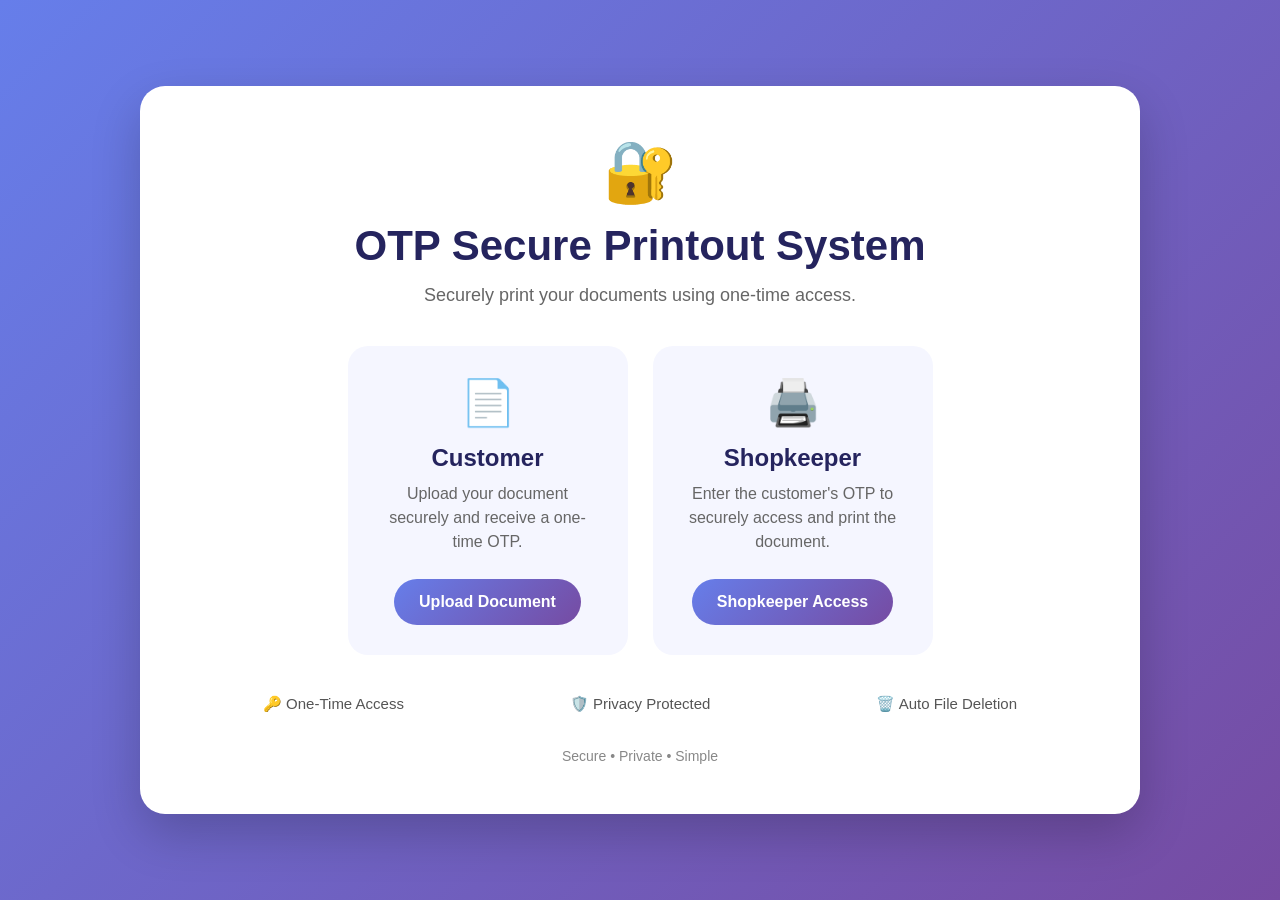
==== index.html @ 53504e7d "Add files via upload" ====
<!DOCTYPE html>
<html lang="en">
<head>
    <meta charset="UTF-8">
    <meta name="viewport" content="width=device-width, initial-scale=1.0">
    <title>OTP Secure Printout System</title>

    <style>
        * {
            box-sizing: border-box;
            margin: 0;
            padding: 0;
            font-family: Arial, sans-serif;
        }

        body {
            min-height: 100vh;
            background: linear-gradient(135deg, #667eea, #764ba2);
            display: flex;
            align-items: center;
            justify-content: center;
            padding: 30px;
        }

        .container {
            width: 100%;
            max-width: 1000px;
            background: white;
            border-radius: 25px;
            padding: 50px;
            text-align: center;
            box-shadow: 0 20px 50px rgba(0,0,0,0.2);
        }

        .icon {
            font-size: 60px;
            margin-bottom: 15px;
        }

        h1 {
            color: #25245e;
            font-size: 42px;
            margin-bottom: 15px;
        }

        .subtitle {
            color: #666;
            font-size: 18px;
            margin-bottom: 40px;
        }

        .cards {
            display: flex;
            gap: 25px;
            justify-content: center;
            flex-wrap: wrap;
        }

        .card {
            width: 280px;
            padding: 30px;
            border-radius: 20px;
            background: #f5f6ff;
        }

        .card-icon {
            font-size: 45px;
            margin-bottom: 15px;
        }

        h2 {
            color: #25245e;
            margin-bottom: 10px;
        }

        .card p {
            color: #666;
            margin-bottom: 25px;
            line-height: 1.5;
        }

        button {
            border: none;
            padding: 14px 25px;
            border-radius: 30px;
            background: linear-gradient(135deg, #667eea, #764ba2);
            color: white;
            font-size: 16px;
            font-weight: bold;
            cursor: pointer;
        }

        button:hover {
            transform: scale(1.05);
        }

        .features {
            margin-top: 40px;
            display: flex;
            justify-content: space-around;
            flex-wrap: wrap;
            gap: 20px;
        }

        .feature {
            color: #555;
            font-size: 15px;
        }

        footer {
            margin-top: 35px;
            color: #888;
            font-size: 14px;
        }
    </style>
</head>

<body>

    <div class="container">

        <div class="icon">🔐</div>

        <h1>OTP Secure Printout System</h1>

        <p class="subtitle">
            Securely print your documents using one-time access.
        </p>

        <div class="cards">

            <div class="card">
                <div class="card-icon">📄</div>
                <h2>Customer</h2>
                <p>
                    Upload your document securely and receive a one-time OTP.
                </p>
                <button onclick="window.location.href='/upload'">Upload Document</button>
            </div>

            <div class="card">
                <div class="card-icon">🖨️</div>
                <h2>Shopkeeper</h2>
                <p>
                    Enter the customer's OTP to securely access and print the document.
                </p>
               <button onclick="window.location.href='/retrieve'">Shopkeeper Access</button>
            </div>

        </div>

        <div class="features">

            <div class="feature">🔑 One-Time Access</div>
            <div class="feature">🛡️ Privacy Protected</div>
            <div class="feature">🗑️ Auto File Deletion</div>

        </div>

        <footer>
            Secure • Private • Simple
        </footer>

    </div>

</body>
</html>
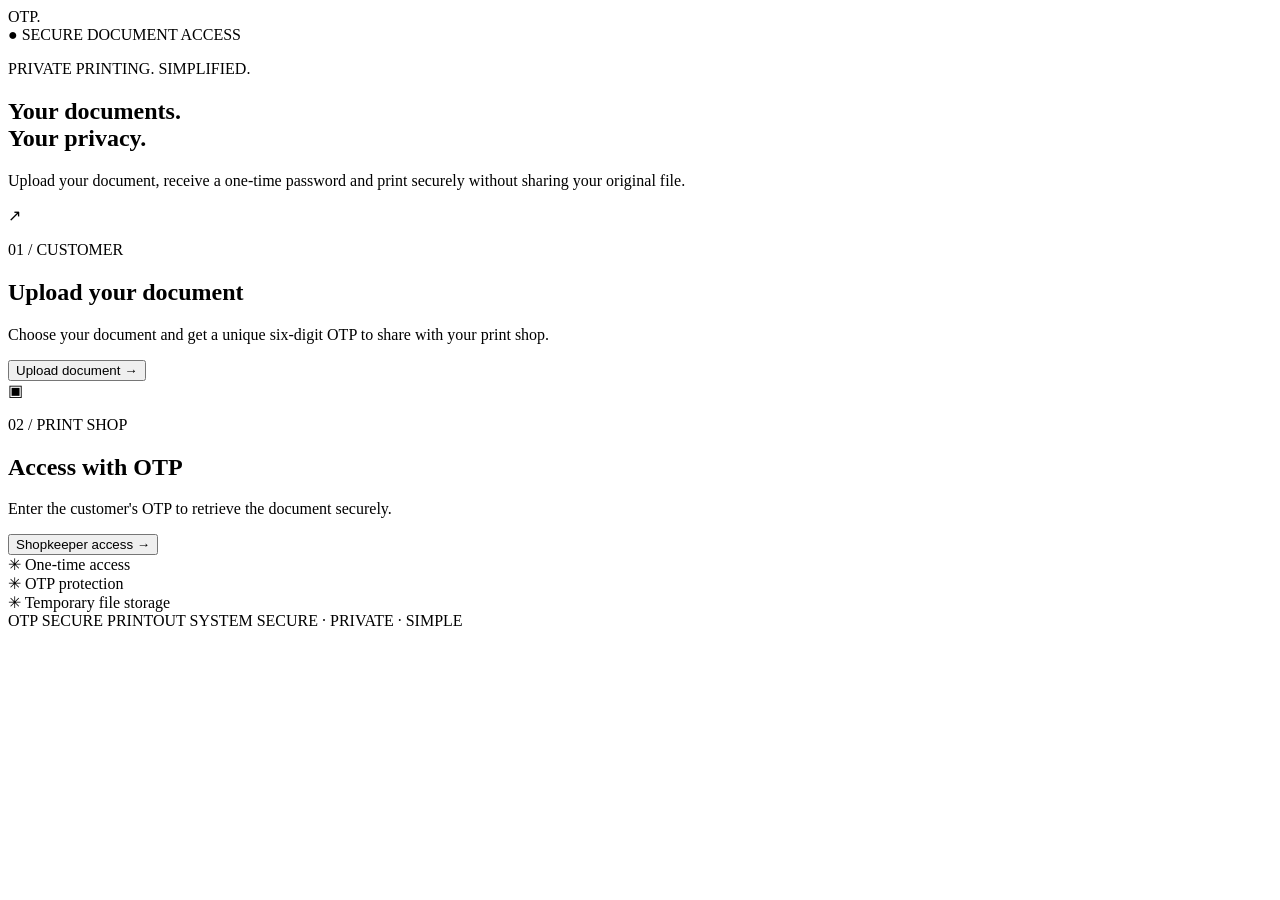
==== commit 3982c1d0: "Update index.html" ====
--- a/index.html
+++ b/index.html
@@ -5,164 +5,58 @@
     <meta charset="UTF-8">
     <meta name="viewport" content="width=device-width, initial-scale=1.0">
     <title>OTP Secure Printout System</title>
-
-    <style>
-        * {
-            box-sizing: border-box;
-            margin: 0;
-            padding: 0;
-            font-family: Arial, sans-serif;
-        }
-
-        body {
-            min-height: 100vh;
-            background: linear-gradient(135deg, #667eea, #764ba2);
-            display: flex;
-            align-items: center;
-            justify-content: center;
-            padding: 30px;
-        }
-
-        .container {
-            width: 100%;
-            max-width: 1000px;
-            background: white;
-            border-radius: 25px;
-            padding: 50px;
-            text-align: center;
-            box-shadow: 0 20px 50px rgba(0,0,0,0.2);
-        }
-
-        .icon {
-            font-size: 60px;
-            margin-bottom: 15px;
-        }
-
-        h1 {
-            color: #25245e;
-            font-size: 42px;
-            margin-bottom: 15px;
-        }
-
-        .subtitle {
-            color: #666;
-            font-size: 18px;
-            margin-bottom: 40px;
-        }
-
-        .cards {
-            display: flex;
-            gap: 25px;
-            justify-content: center;
-            flex-wrap: wrap;
-        }
-
-        .card {
-            width: 280px;
-            padding: 30px;
-            border-radius: 20px;
-            background: #f5f6ff;
-        }
-
-        .card-icon {
-            font-size: 45px;
-            margin-bottom: 15px;
-        }
-
-        h2 {
-            color: #25245e;
-            margin-bottom: 10px;
-        }
-
-        .card p {
-            color: #666;
-            margin-bottom: 25px;
-            line-height: 1.5;
-        }
-
-        button {
-            border: none;
-            padding: 14px 25px;
-            border-radius: 30px;
-            background: linear-gradient(135deg, #667eea, #764ba2);
-            color: white;
-            font-size: 16px;
-            font-weight: bold;
-            cursor: pointer;
-        }
-
-        button:hover {
-            transform: scale(1.05);
-        }
-
-        .features {
-            margin-top: 40px;
-            display: flex;
-            justify-content: space-around;
-            flex-wrap: wrap;
-            gap: 20px;
-        }
-
-        .feature {
-            color: #555;
-            font-size: 15px;
-        }
-
-        footer {
-            margin-top: 35px;
-            color: #888;
-            font-size: 14px;
-        }
-    </style>
+    <link rel="stylesheet" href="{{ url_for('static', filename='style.css') }}">
 </head>
-
 <body>
 
-    <div class="container">
+<main class="container home-container">
 
-        <div class="icon">🔐</div>
+    <header class="topbar">
+        <div class="brand-mark">OTP<span>.</span></div>
+        <div class="secure-label">● SECURE DOCUMENT ACCESS</div>
+    </header>
 
-        <h1>OTP Secure Printout System</h1>
+    <section class="hero">
+        <p class="eyebrow">PRIVATE PRINTING. SIMPLIFIED.</p>
+        <h1>Your documents.<br><span>Your privacy.</span></h1>
+        <p class="subtitle">
+            Upload your document, receive a one-time password and print securely
+            without sharing your original file.
+        </p>
+    </section>
 
-        <p class="subtitle">
-            Securely print your documents using one-time access.
-        </p>
+    <section class="cards">
 
-        <div class="cards">
+        <article class="card customer-card">
+            <div class="card-icon">↗</div>
+            <p class="card-label">01 / CUSTOMER</p>
+            <h2>Upload your document</h2>
+            <p>Choose your document and get a unique six-digit OTP to share with your print shop.</p>
+            <button onclick="window.location.href='/upload'">Upload document →</button>
+        </article>
 
-            <div class="card">
-                <div class="card-icon">📄</div>
-                <h2>Customer</h2>
-                <p>
-                    Upload your document securely and receive a one-time OTP.
-                </p>
-                <button onclick="window.location.href='/upload'">Upload Document</button>
-            </div>
+        <article class="card shopkeeper-card">
+            <div class="card-icon">▣</div>
+            <p class="card-label">02 / PRINT SHOP</p>
+            <h2>Access with OTP</h2>
+            <p>Enter the customer's OTP to retrieve the document securely.</p>
+            <button onclick="window.location.href='/retrieve'">Shopkeeper access →</button>
+        </article>
 
-            <div class="card">
-                <div class="card-icon">🖨️</div>
-                <h2>Shopkeeper</h2>
-                <p>
-                    Enter the customer's OTP to securely access and print the document.
-                </p>
-               <button onclick="window.location.href='/retrieve'">Shopkeeper Access</button>
-            </div>
+    </section>
 
-        </div>
+    <section class="features">
+        <div>✳ One-time access</div>
+        <div>✳ OTP protection</div>
+        <div>✳ Temporary file storage</div>
+    </section>
 
-        <div class="features">
+    <footer>
+        <span>OTP SECURE PRINTOUT SYSTEM</span>
+        <span>SECURE · PRIVATE · SIMPLE</span>
+    </footer>
 
-            <div class="feature">🔑 One-Time Access</div>
-            <div class="feature">🛡️ Privacy Protected</div>
-            <div class="feature">🗑️ Auto File Deletion</div>
-
-        </div>
-
-        <footer>
-            Secure • Private • Simple
-        </footer>
-
-    </div>
+</main>
 
 </body>
-</html>+</html>
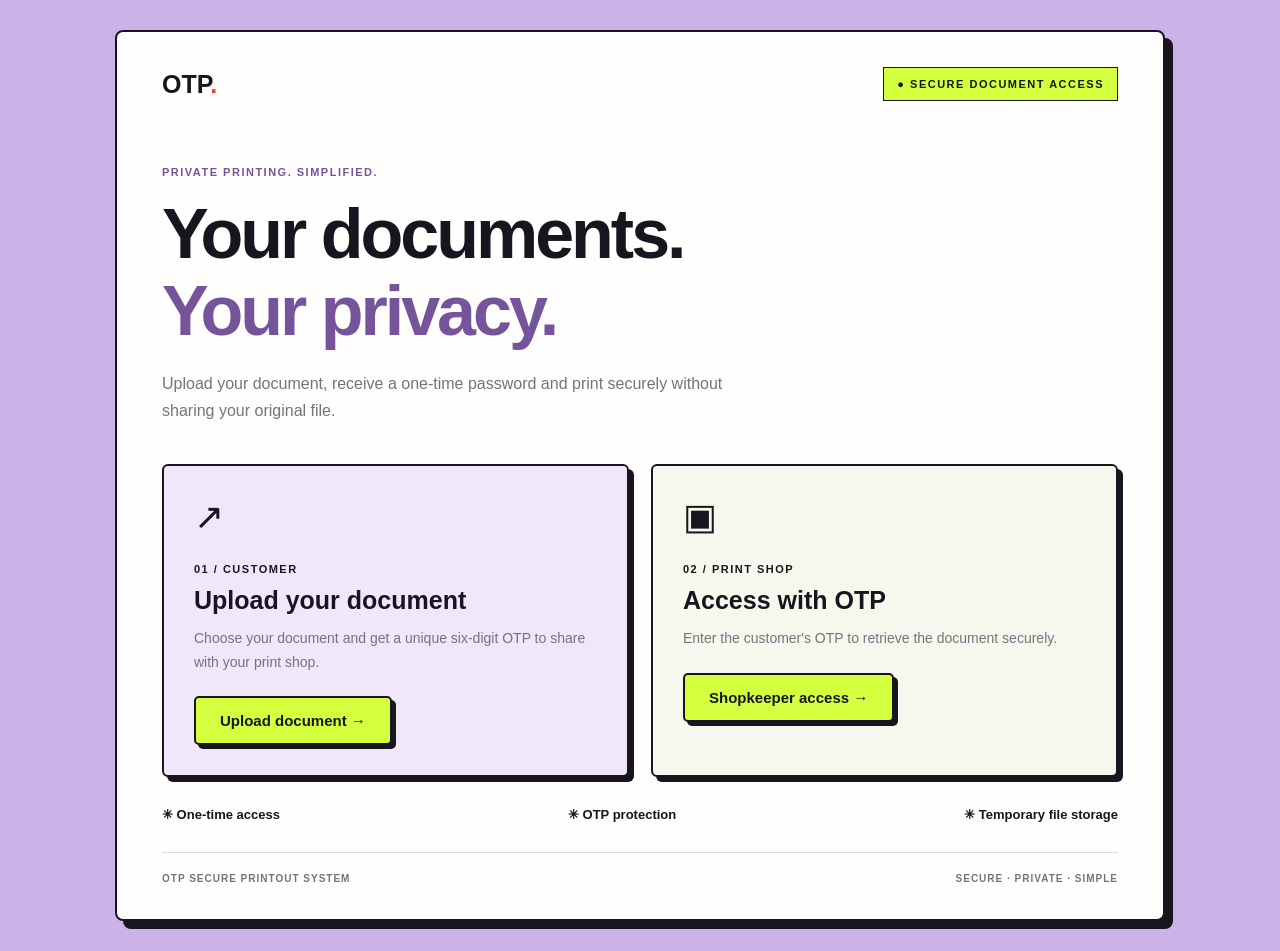
==== commit 2ffb8af4: "Update index.html" ====
--- a/index.html
+++ b/index.html
@@ -5,8 +5,10 @@
     <meta charset="UTF-8">
     <meta name="viewport" content="width=device-width, initial-scale=1.0">
     <title>OTP Secure Printout System</title>
-    <link rel="stylesheet" href="{{ url_for('static', filename='style.css') }}">
+
+    <link rel="stylesheet" href="static/style.css">
 </head>
+
 <body>
 
 <main class="container home-container">
@@ -18,7 +20,12 @@
 
     <section class="hero">
         <p class="eyebrow">PRIVATE PRINTING. SIMPLIFIED.</p>
-        <h1>Your documents.<br><span>Your privacy.</span></h1>
+
+        <h1>
+            Your documents.<br>
+            <span>Your privacy.</span>
+        </h1>
+
         <p class="subtitle">
             Upload your document, receive a one-time password and print securely
             without sharing your original file.
@@ -30,17 +37,32 @@
         <article class="card customer-card">
             <div class="card-icon">↗</div>
             <p class="card-label">01 / CUSTOMER</p>
+
             <h2>Upload your document</h2>
-            <p>Choose your document and get a unique six-digit OTP to share with your print shop.</p>
-            <button onclick="window.location.href='/upload'">Upload document →</button>
+
+            <p>
+                Choose your document and get a unique six-digit OTP
+                to share with your print shop.
+            </p>
+
+            <button onclick="window.location.href='/upload'">
+                Upload document →
+            </button>
         </article>
 
         <article class="card shopkeeper-card">
             <div class="card-icon">▣</div>
             <p class="card-label">02 / PRINT SHOP</p>
+
             <h2>Access with OTP</h2>
-            <p>Enter the customer's OTP to retrieve the document securely.</p>
-            <button onclick="window.location.href='/retrieve'">Shopkeeper access →</button>
+
+            <p>
+                Enter the customer's OTP to retrieve the document securely.
+            </p>
+
+            <button onclick="window.location.href='/retrieve'">
+                Shopkeeper access →
+            </button>
         </article>
 
     </section>
--- a/static/style.css
+++ b/static/style.css
@@ -0,0 +1,288 @@
+
+@import url('https://fonts.googleapis.com/css2?family=DM+Sans:wght@400;500;600;700;800&family=Space+Grotesk:wght@500;600;700&display=swap');
+
+:root {
+    --lavender: #CBB3E8;
+    --chartreuse: #D4FF3F;
+    --tomato: #E34234;
+    --ink: #19151F;
+    --white: #FFFEFC;
+    --muted: #77717E;
+}
+
+* {
+    box-sizing: border-box;
+    margin: 0;
+    padding: 0;
+}
+
+body {
+    min-height: 100vh;
+    background: var(--lavender);
+    display: flex;
+    align-items: center;
+    justify-content: center;
+    padding: 30px 18px;
+    font-family: 'DM Sans', sans-serif;
+    color: var(--ink);
+}
+
+.container {
+    width: 100%;
+    max-width: 620px;
+    background: var(--white);
+    border: 2px solid var(--ink);
+    border-radius: 8px;
+    padding: 42px;
+    text-align: center;
+    box-shadow: 8px 8px 0 var(--ink);
+}
+
+/* Homepage */
+
+.home-container {
+    max-width: 1050px;
+    padding: 35px 45px;
+    text-align: left;
+}
+
+.topbar, footer {
+    display: flex;
+    justify-content: space-between;
+    align-items: center;
+    gap: 15px;
+}
+
+.brand-mark {
+    font-family: 'Space Grotesk', sans-serif;
+    font-size: 25px;
+    font-weight: 800;
+}
+
+.brand-mark span {
+    color: var(--tomato);
+}
+
+.secure-label, .eyebrow, .card-label {
+    font-size: 11px;
+    font-weight: 800;
+    letter-spacing: 1.5px;
+}
+
+.secure-label {
+    background: var(--chartreuse);
+    padding: 10px 13px;
+    border: 1px solid var(--ink);
+}
+
+.hero {
+    padding: 65px 0 40px;
+    max-width: 700px;
+}
+
+.eyebrow {
+    margin-bottom: 18px;
+    color: #76549B;
+}
+
+h1, h2 {
+    font-family: 'Space Grotesk', sans-serif;
+    font-weight: 700;
+    line-height: 1.1;
+}
+
+.hero h1 {
+    font-size: clamp(42px, 7vw, 70px);
+    letter-spacing: -3px;
+    margin-bottom: 20px;
+}
+
+.hero h1 span {
+    color: #76549B;
+}
+
+.subtitle {
+    color: var(--muted);
+    line-height: 1.7;
+    max-width: 570px;
+    font-size: 16px;
+}
+
+.cards {
+    display: grid;
+    grid-template-columns: repeat(2, 1fr);
+    gap: 22px;
+}
+
+.card {
+    padding: 30px;
+    border: 2px solid var(--ink);
+    border-radius: 6px;
+    box-shadow: 5px 5px 0 var(--ink);
+}
+
+.customer-card {
+    background: #F0E8FA;
+}
+
+.shopkeeper-card {
+    background: #F7F8ED;
+}
+
+.card-icon {
+    font-size: 36px;
+    margin-bottom: 25px;
+}
+
+.card-label {
+    margin-bottom: 12px;
+}
+
+.card h2 {
+    font-size: 25px;
+    margin-bottom: 12px;
+}
+
+.card p:not(.card-label) {
+    color: var(--muted);
+    font-size: 14px;
+    line-height: 1.7;
+    margin-bottom: 22px;
+}
+
+.features {
+    display: flex;
+    flex-wrap: wrap;
+    justify-content: space-between;
+    gap: 15px;
+    padding: 30px 0;
+    font-size: 13px;
+    font-weight: 700;
+}
+
+footer {
+    border-top: 1px solid #DED9E4;
+    padding-top: 20px;
+    color: var(--muted);
+    font-size: 10px;
+    font-weight: 700;
+    letter-spacing: 1px;
+}
+
+/* Other pages */
+
+h1, h2 {
+    color: var(--ink);
+    margin-bottom: 15px;
+}
+
+.container > p {
+    color: var(--muted);
+    line-height: 1.7;
+    margin-bottom: 20px;
+}
+
+input[type="file"],
+input[type="text"] {
+    width: 100%;
+    padding: 15px;
+    margin: 12px 0 20px;
+    border: 2px solid var(--ink);
+    border-radius: 5px;
+    background: #F8F5FC;
+    font-family: inherit;
+    font-size: 15px;
+}
+
+input:focus {
+    outline: 3px solid var(--lavender);
+}
+
+button {
+    padding: 14px 24px;
+    border: 2px solid var(--ink);
+    border-radius: 5px;
+    background: var(--chartreuse);
+    color: var(--ink);
+    font-family: inherit;
+    font-size: 15px;
+    font-weight: 800;
+    cursor: pointer;
+    box-shadow: 4px 4px 0 var(--ink);
+    transition: 0.2s ease;
+}
+
+button:hover {
+    transform: translate(2px, 2px);
+    box-shadow: 2px 2px 0 var(--ink);
+}
+
+.otp-code {
+    display: inline-block;
+    padding: 15px 22px;
+    margin: 20px 0;
+    background: var(--tomato);
+    color: white;
+    border: 2px solid var(--ink);
+    border-radius: 5px;
+    font-family: 'Space Grotesk', sans-serif;
+    font-size: 42px;
+    font-weight: 700;
+    letter-spacing: 8px;
+}
+
+.error {
+    color: #B42318;
+    background: #FFF0ED;
+    border: 1px solid var(--tomato);
+    border-radius: 5px;
+    padding: 12px;
+    margin: 15px 0;
+    font-weight: 700;
+}
+
+a {
+    color: #69428F;
+    text-decoration: none;
+    font-weight: 700;
+}
+
+a:hover {
+    color: var(--tomato);
+    text-decoration: underline;
+}
+
+@media (max-width: 700px) {
+    body {
+        padding: 15px;
+    }
+
+    .home-container {
+        padding: 25px 20px;
+    }
+
+    .container {
+        padding: 28px 20px;
+    }
+
+    .cards {
+        grid-template-columns: 1fr;
+    }
+
+    .hero {
+        padding: 45px 0 30px;
+    }
+
+    .features {
+        flex-direction: column;
+    }
+
+    footer {
+        flex-direction: column;
+        align-items: flex-start;
+    }
+
+    .secure-label {
+        font-size: 9px;
+    }
+}
